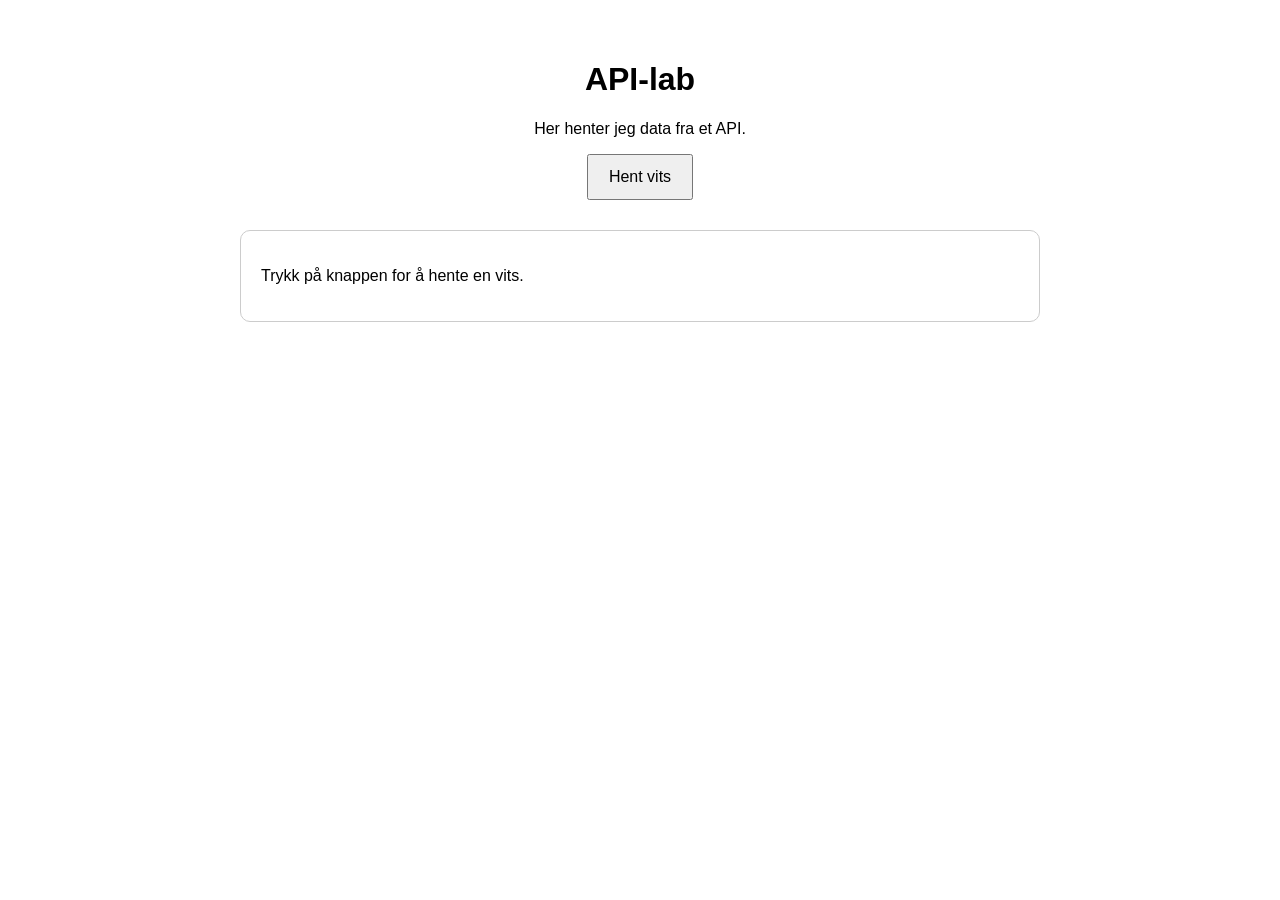
==== API-lab/index.html @ 26672e84 "uppdate" ====
<!DOCTYPE html>
<html lang="no">
<head>
    <meta charset="UTF-8">
    <meta name="viewport" content="width=device-width, initial-scale=1.0">
    <title>API-lab</title>
    <link rel="stylesheet" href="style.css">
</head>

<body>

    <main>
        <h1>API-lab</h1>

        <p>Her henter jeg data fra et API.</p>

        <button id="hentVits">Hent vits</button>

        <div id="resultat">
            <p>Trykk på knappen for å hente en vits.</p>
        </div>
    </main>

    <script src="script.js"></script>
</body>
</html>
---- API-lab/style.css ----
body {
    font-family: Arial, sans-serif;
    max-width: 800px;
    margin: 0 auto;
    padding: 40px 20px;
}

main {
    text-align: center;
}

button {
    padding: 12px 20px;
    font-size: 16px;
    cursor: pointer;
}

#resultat {
    margin-top: 30px;
    padding: 20px;
    border: 1px solid #ccc;
    border-radius: 10px;
    text-align: left;
}

hr {
    margin: 20px 0;
}
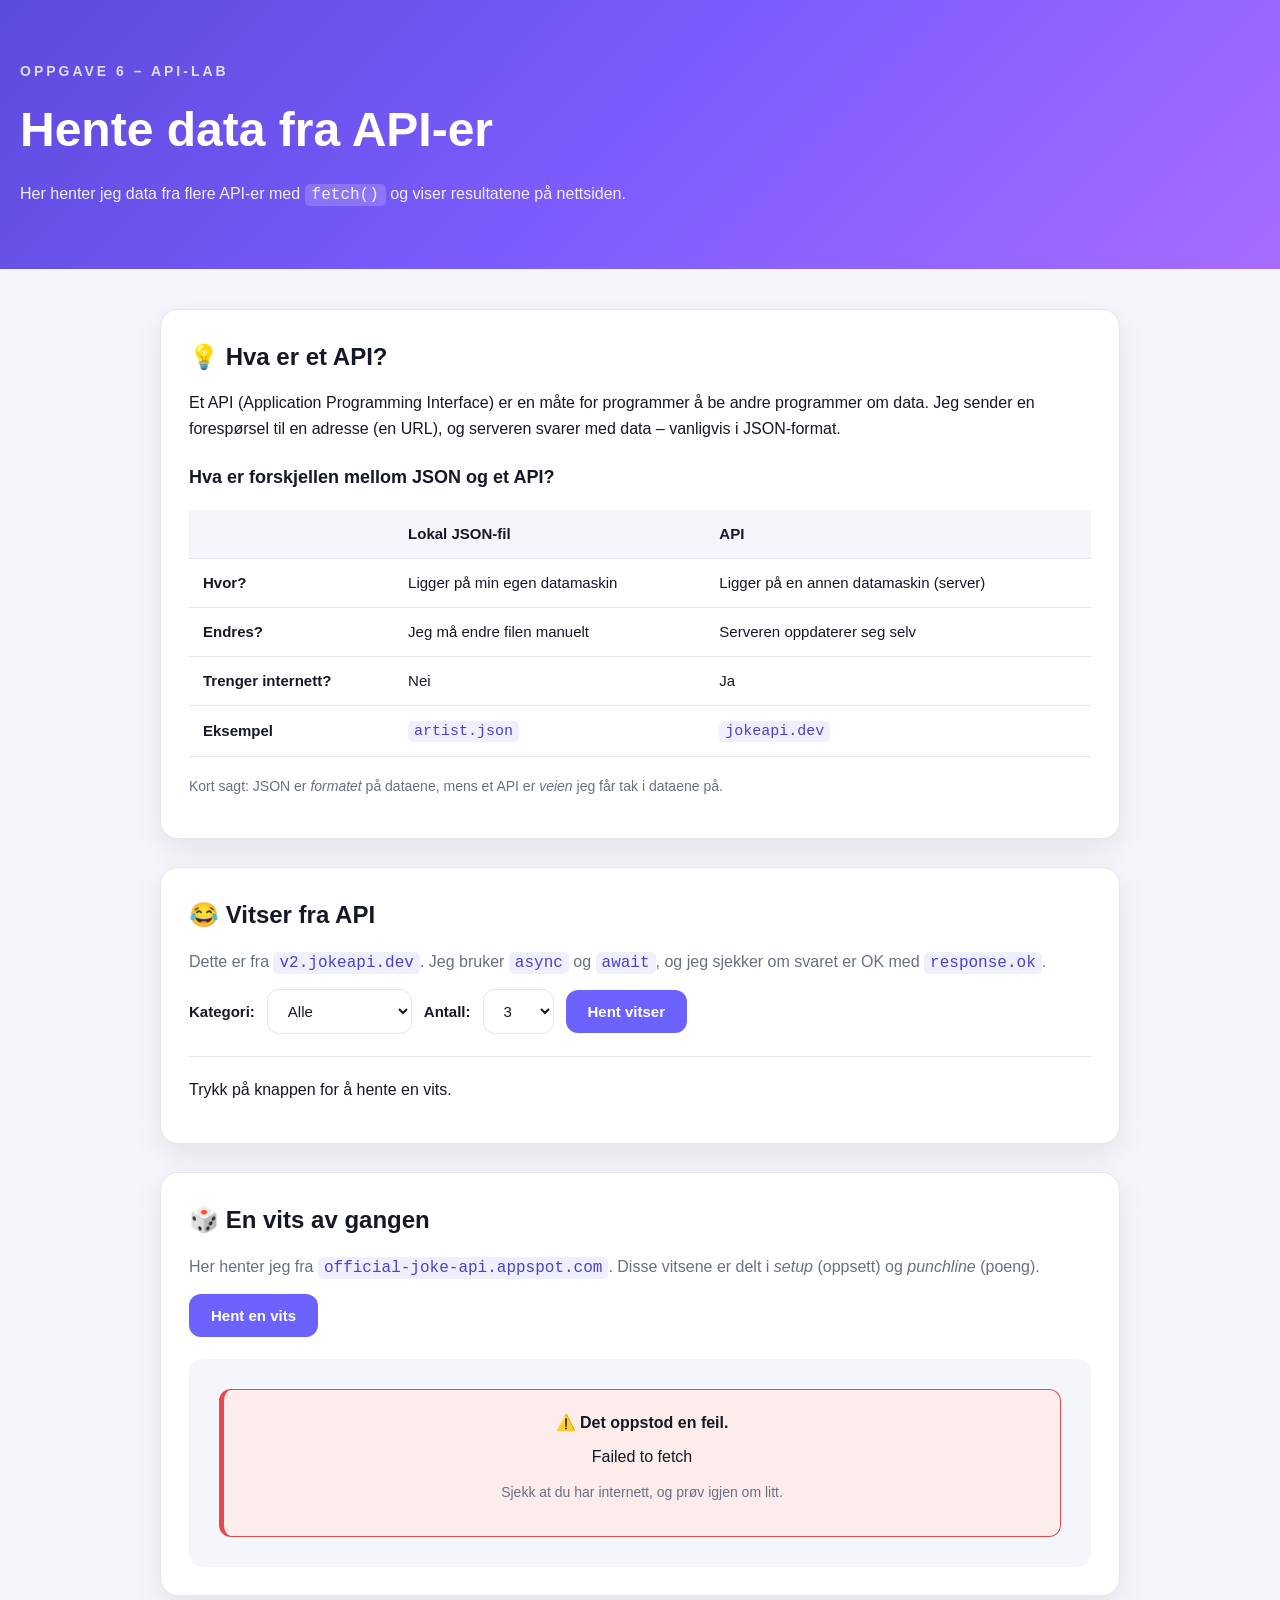
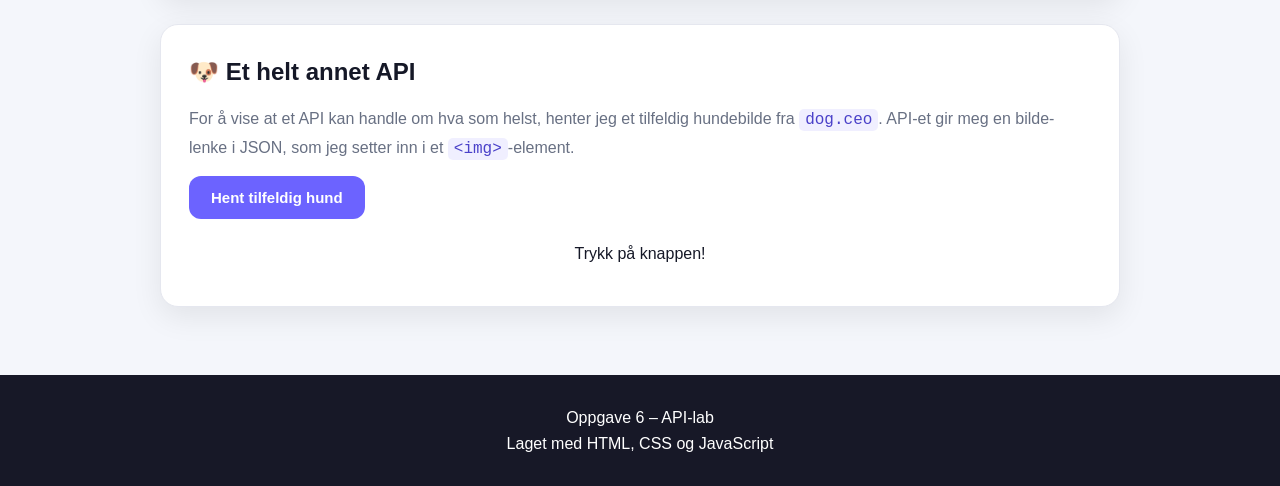
==== commit 301e60ba: "uppdate" ====
--- a/API-lab/index.html
+++ b/API-lab/index.html
@@ -1,26 +1,190 @@
 <!DOCTYPE html>
 <html lang="no">
+
 <head>
     <meta charset="UTF-8">
     <meta name="viewport" content="width=device-width, initial-scale=1.0">
-    <title>API-lab</title>
+
+    <title>API-lab – Oppgave 6</title>
+
     <link rel="stylesheet" href="style.css">
 </head>
 
 <body>
 
+    <header>
+        <p class="small-title">OPPGAVE 6 – API-LAB</p>
+        <h1>Hente data fra API-er</h1>
+        <p class="intro">
+            Her henter jeg data fra flere API-er med
+            <code>fetch()</code> og viser resultatene på nettsiden.
+        </p>
+    </header>
+
+
     <main>
-        <h1>API-lab</h1>
 
-        <p>Her henter jeg data fra et API.</p>
+        <!-- HVA ER ET API? -->
 
-        <button id="hentVits">Hent vits</button>
+        <section class="kort">
 
-        <div id="resultat">
-            <p>Trykk på knappen for å hente en vits.</p>
-        </div>
+            <h2>💡 Hva er et API?</h2>
+
+            <p>
+                Et API (Application Programming Interface) er en måte for
+                programmer å be andre programmer om data. Jeg sender en
+                forespørsel til en adresse (en URL), og serveren svarer med
+                data – vanligvis i JSON-format.
+            </p>
+
+            <h3>Hva er forskjellen mellom JSON og et API?</h3>
+
+            <table class="tabell">
+                <thead>
+                    <tr>
+                        <th></th>
+                        <th>Lokal JSON-fil</th>
+                        <th>API</th>
+                    </tr>
+                </thead>
+                <tbody>
+                    <tr>
+                        <td><strong>Hvor?</strong></td>
+                        <td>Ligger på min egen datamaskin</td>
+                        <td>Ligger på en annen datamaskin (server)</td>
+                    </tr>
+                    <tr>
+                        <td><strong>Endres?</strong></td>
+                        <td>Jeg må endre filen manuelt</td>
+                        <td>Serveren oppdaterer seg selv</td>
+                    </tr>
+                    <tr>
+                        <td><strong>Trenger internett?</strong></td>
+                        <td>Nei</td>
+                        <td>Ja</td>
+                    </tr>
+                    <tr>
+                        <td><strong>Eksempel</strong></td>
+                        <td><code>artist.json</code></td>
+                        <td><code>jokeapi.dev</code></td>
+                    </tr>
+                </tbody>
+            </table>
+
+            <p class="liten">
+                Kort sagt: JSON er <em>formatet</em> på dataene, mens et API
+                er <em>veien</em> jeg får tak i dataene på.
+            </p>
+
+        </section>
+
+
+        <!-- VITSER FRA API -->
+
+        <section class="kort">
+
+            <h2>😂 Vitser fra API</h2>
+
+            <p class="forklaring">
+                Dette er fra <code>v2.jokeapi.dev</code>. Jeg bruker
+                <code>async</code> og <code>await</code>, og jeg sjekker om
+                svaret er OK med <code>response.ok</code>.
+            </p>
+
+            <div class="kontroller">
+
+                <label for="kategori">Kategori:</label>
+
+                <select id="kategori">
+                    <option value="Any">Alle</option>
+                    <option value="Programming">Programming</option>
+                    <option value="Misc">Misc</option>
+                    <option value="Pun">Pun</option>
+                    <option value="Dark">Dark</option>
+                </select>
+
+                <label for="antall">Antall:</label>
+
+                <select id="antall">
+                    <option value="1">1</option>
+                    <option value="3" selected>3</option>
+                    <option value="5">5</option>
+                    <option value="10">10</option>
+                </select>
+
+                <button id="hentVits" class="knapp">
+                    Hent vitser
+                </button>
+
+            </div>
+
+            <div id="resultat" class="resultat">
+                <p>Trykk på knappen for å hente en vits.</p>
+            </div>
+
+        </section>
+
+
+        <!-- RANDOM JOKE MED OPPSTILLING -->
+
+        <section class="kort">
+
+            <h2>🎲 En vits av gangen</h2>
+
+            <p class="forklaring">
+                Her henter jeg fra
+                <code>official-joke-api.appspot.com</code>. Disse vitsene er
+                delt i <em>setup</em> (oppsett) og
+                <em>punchline</em> (poeng).
+            </p>
+
+            <button id="hentPunchline" class="knapp">
+                Hent en vits
+            </button>
+
+            <div id="punchlineResultat" class="vits-boks">
+                <p id="setup">Trykk på knappen!</p>
+                <p id="punchline" class="poeng"></p>
+                <p id="punchlineInfo" class="liten"></p>
+            </div>
+
+        </section>
+
+
+        <!-- ET ANNET API -->
+
+        <section class="kort">
+
+            <h2>🐶 Et helt annet API</h2>
+
+            <p class="forklaring">
+                For å vise at et API kan handle om hva som helst, henter jeg
+                et tilfeldig hundebilde fra <code>dog.ceo</code>. API-et gir
+                meg en bilde-lenke i JSON, som jeg setter inn i et
+                <code>&lt;img&gt;</code>-element.
+            </p>
+
+            <button id="hentHund" class="knapp">
+                Hent tilfeldig hund
+            </button>
+
+            <div id="hundResultat" class="hund-boks">
+                <p>Trykk på knappen!</p>
+            </div>
+
+        </section>
+
     </main>
 
+
+    <footer>
+        <p>Oppgave 6 – API-lab</p>
+        <p>Laget med HTML, CSS og JavaScript</p>
+    </footer>
+
+
     <script src="script.js"></script>
+
 </body>
+
 </html>
--- a/API-lab/style.css
+++ b/API-lab/style.css
@@ -1,28 +1,339 @@
+* {
+    box-sizing: border-box;
+    margin: 0;
+    padding: 0;
+}
+
 body {
-    font-family: Arial, sans-serif;
-    max-width: 800px;
-    margin: 0 auto;
+    font-family: Arial, Helvetica, sans-serif;
+
+    background: #f4f6fb;
+    color: #151827;
+
+    line-height: 1.6;
+}
+
+
+/* HEADER */
+
+header {
+    background: linear-gradient(
+        135deg,
+        #5b4bdb,
+        #7d5cff,
+        #a66cff
+    );
+
+    color: white;
+
+    padding: 60px 20px;
+}
+
+.small-title {
+    font-size: 14px;
+    font-weight: bold;
+    letter-spacing: 3px;
+    opacity: 0.8;
+    margin-bottom: 10px;
+}
+
+h1 {
+    font-size: clamp(32px, 5vw, 48px);
+    margin-bottom: 12px;
+}
+
+.intro {
+    opacity: 0.9;
+    max-width: 620px;
+}
+
+header code {
+    background: rgba(255, 255, 255, 0.2);
+    color: white;
+    padding: 2px 7px;
+    border-radius: 5px;
+}
+
+
+/* MAIN */
+
+main {
+    max-width: 1000px;
+    margin: auto;
     padding: 40px 20px;
 }
 
-main {
+
+/* KORT */
+
+.kort {
+    background: white;
+    border: 1px solid #e5e7ef;
+
+    padding: 28px;
+
+    border-radius: 18px;
+
+    box-shadow: 0 10px 30px rgba(0, 0, 0, 0.08);
+
+    margin-bottom: 28px;
+}
+
+.kort h2 {
+    font-size: 24px;
+    margin-bottom: 14px;
+}
+
+.kort h3 {
+    font-size: 18px;
+    margin: 22px 0 12px;
+}
+
+.kort p {
+    margin-bottom: 12px;
+}
+
+.forklaring {
+    color: #687083;
+    line-height: 1.7;
+    margin-bottom: 22px;
+}
+
+.liten {
+    color: #687083;
+    font-size: 14px;
+}
+
+code {
+    font-family: Consolas, "Courier New", monospace;
+
+    background: rgba(108, 99, 255, 0.1);
+    color: #4a41c9;
+
+    padding: 2px 6px;
+    border-radius: 5px;
+}
+
+
+/* TABELL */
+
+.tabell {
+    width: 100%;
+
+    border-collapse: collapse;
+
+    margin: 18px 0;
+}
+
+.tabell th,
+.tabell td {
+    text-align: left;
+
+    padding: 12px 14px;
+
+    border-bottom: 1px solid #e5e7ef;
+
+    font-size: 15px;
+}
+
+.tabell th {
+    background: #f4f6fb;
+    font-weight: bold;
+}
+
+.tabell tr:hover td {
+    background: #fafbff;
+}
+
+
+/* KONTROLLER */
+
+.kontroller {
+    display: flex;
+    align-items: center;
+    flex-wrap: wrap;
+
+    gap: 12px;
+
+    margin-bottom: 22px;
+}
+
+.kontroller label {
+    font-weight: bold;
+    font-size: 15px;
+}
+
+select {
+    border: 1px solid #e5e7ef;
+    background: white;
+    color: #151827;
+
+    padding: 12px 16px;
+
+    border-radius: 12px;
+
+    font-size: 15px;
+}
+
+select:focus {
+    outline: none;
+    border-color: #6c63ff;
+}
+
+.knapp {
+    border: none;
+
+    background: #6c63ff;
+    color: white;
+
+    padding: 13px 22px;
+
+    border-radius: 12px;
+
+    font-size: 15px;
+    font-weight: bold;
+
+    cursor: pointer;
+
+    transition: 0.2s;
+}
+
+.knapp:hover {
+    transform: translateY(-2px);
+    filter: brightness(1.1);
+}
+
+
+/* RESULTAT */
+
+.resultat {
+    border-top: 1px solid #e5e7ef;
+    padding-top: 20px;
+}
+
+.resultat h3 {
+    margin-top: 0;
+}
+
+.vits {
+    background: #f4f6fb;
+
+    padding: 16px;
+
+    border-radius: 10px;
+
+    border-left: 4px solid #6c63ff;
+
+    margin-bottom: 10px;
+}
+
+.vits strong {
+    color: #6c63ff;
+    font-size: 14px;
+    text-transform: uppercase;
+    letter-spacing: 1px;
+}
+
+.vits p {
+    margin-top: 6px;
+    margin-bottom: 0;
+}
+
+
+/* VITS MED OPPSETT */
+
+.vits-boks {
+    background: #f4f6fb;
+
+    padding: 30px;
+
+    border-radius: 14px;
+
+    margin-top: 22px;
+
     text-align: center;
 }
 
-button {
-    padding: 12px 20px;
-    font-size: 16px;
-    cursor: pointer;
-}
-
-#resultat {
-    margin-top: 30px;
+#setup {
+    font-size: 20px;
+    font-weight: bold;
+    min-height: 32px;
+}
+
+.poeng {
+    font-size: 26px;
+    color: #6c63ff;
+    font-weight: bold;
+    margin: 16px 0;
+    min-height: 34px;
+}
+
+
+/* HUND */
+
+.hund-boks {
+    margin-top: 22px;
+
+    text-align: center;
+}
+
+.hund-boks img {
+    max-width: 100%;
+
+    border-radius: 14px;
+
+    box-shadow: 0 10px 30px rgba(0, 0, 0, 0.15);
+}
+
+
+/* FEIL */
+
+.feil {
+    background: #fdecec;
+    border: 1px solid #e5484d;
+    border-left: 5px solid #e5484d;
+
     padding: 20px;
-    border: 1px solid #ccc;
-    border-radius: 10px;
-    text-align: left;
-}
-
-hr {
-    margin: 20px 0;
+    border-radius: 12px;
+}
+
+.feil strong {
+    display: block;
+    margin-bottom: 8px;
+}
+
+
+/* FOOTER */
+
+footer {
+    background: #171827;
+    color: white;
+
+    text-align: center;
+
+    padding: 30px 20px;
+}
+
+
+/* MOBIL */
+
+@media (max-width: 700px) {
+
+    .kort {
+        padding: 20px;
+    }
+
+    .kontroller {
+        flex-direction: column;
+        align-items: stretch;
+    }
+
+    .tabell {
+        font-size: 13px;
+    }
+
+    .tabell th,
+    .tabell td {
+        padding: 9px 8px;
+    }
 }
